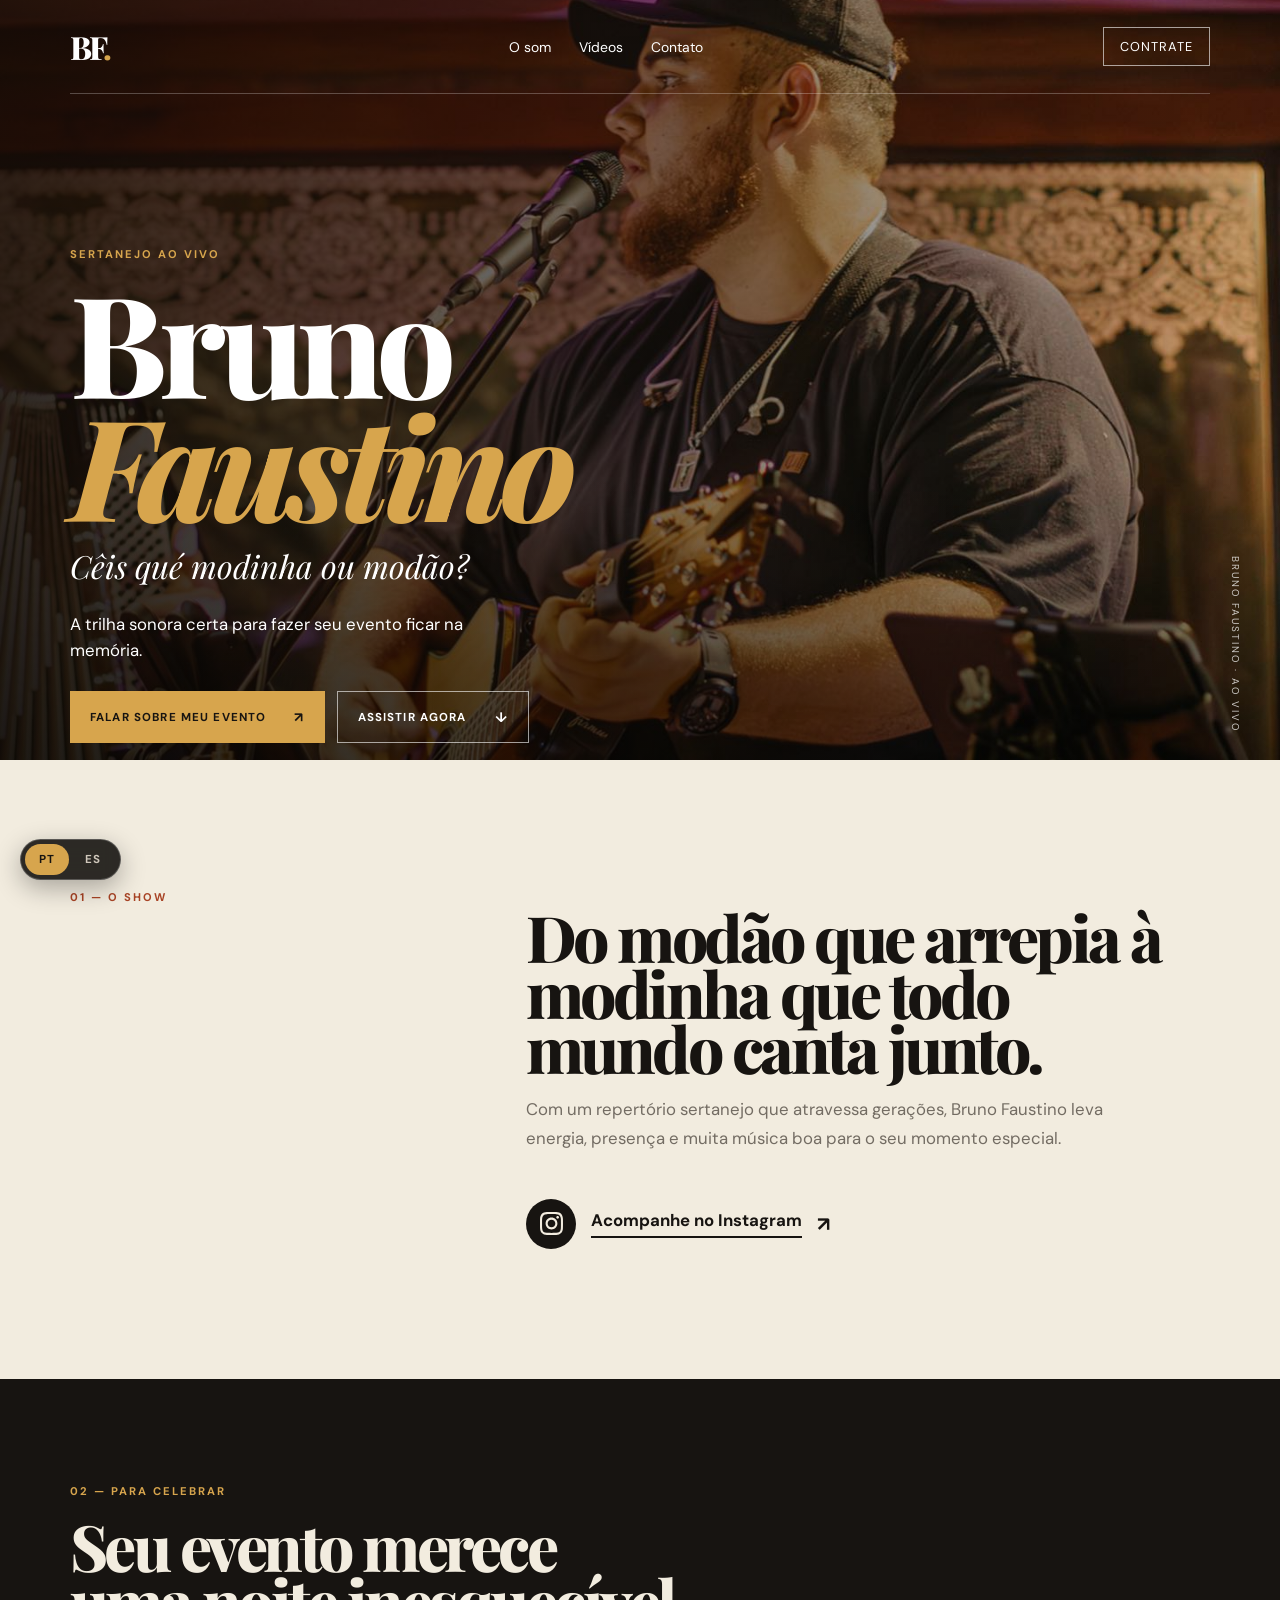
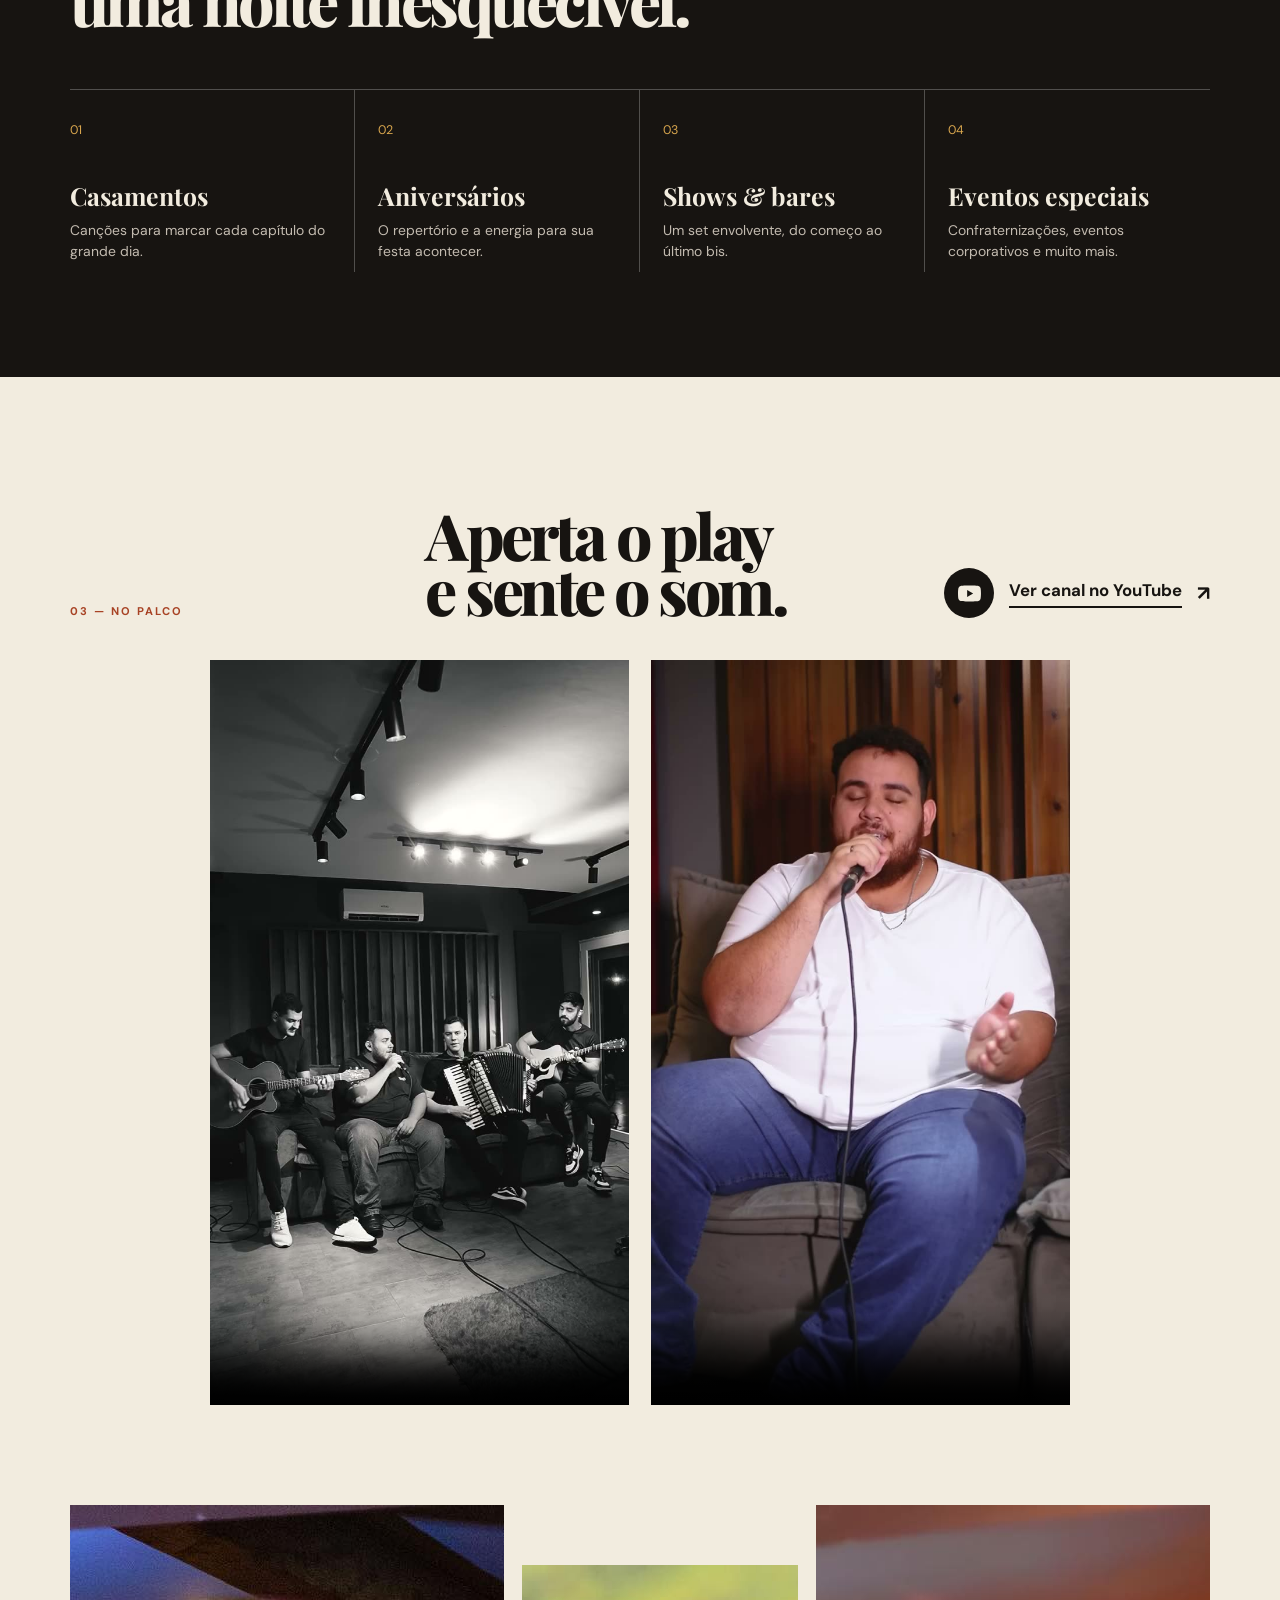
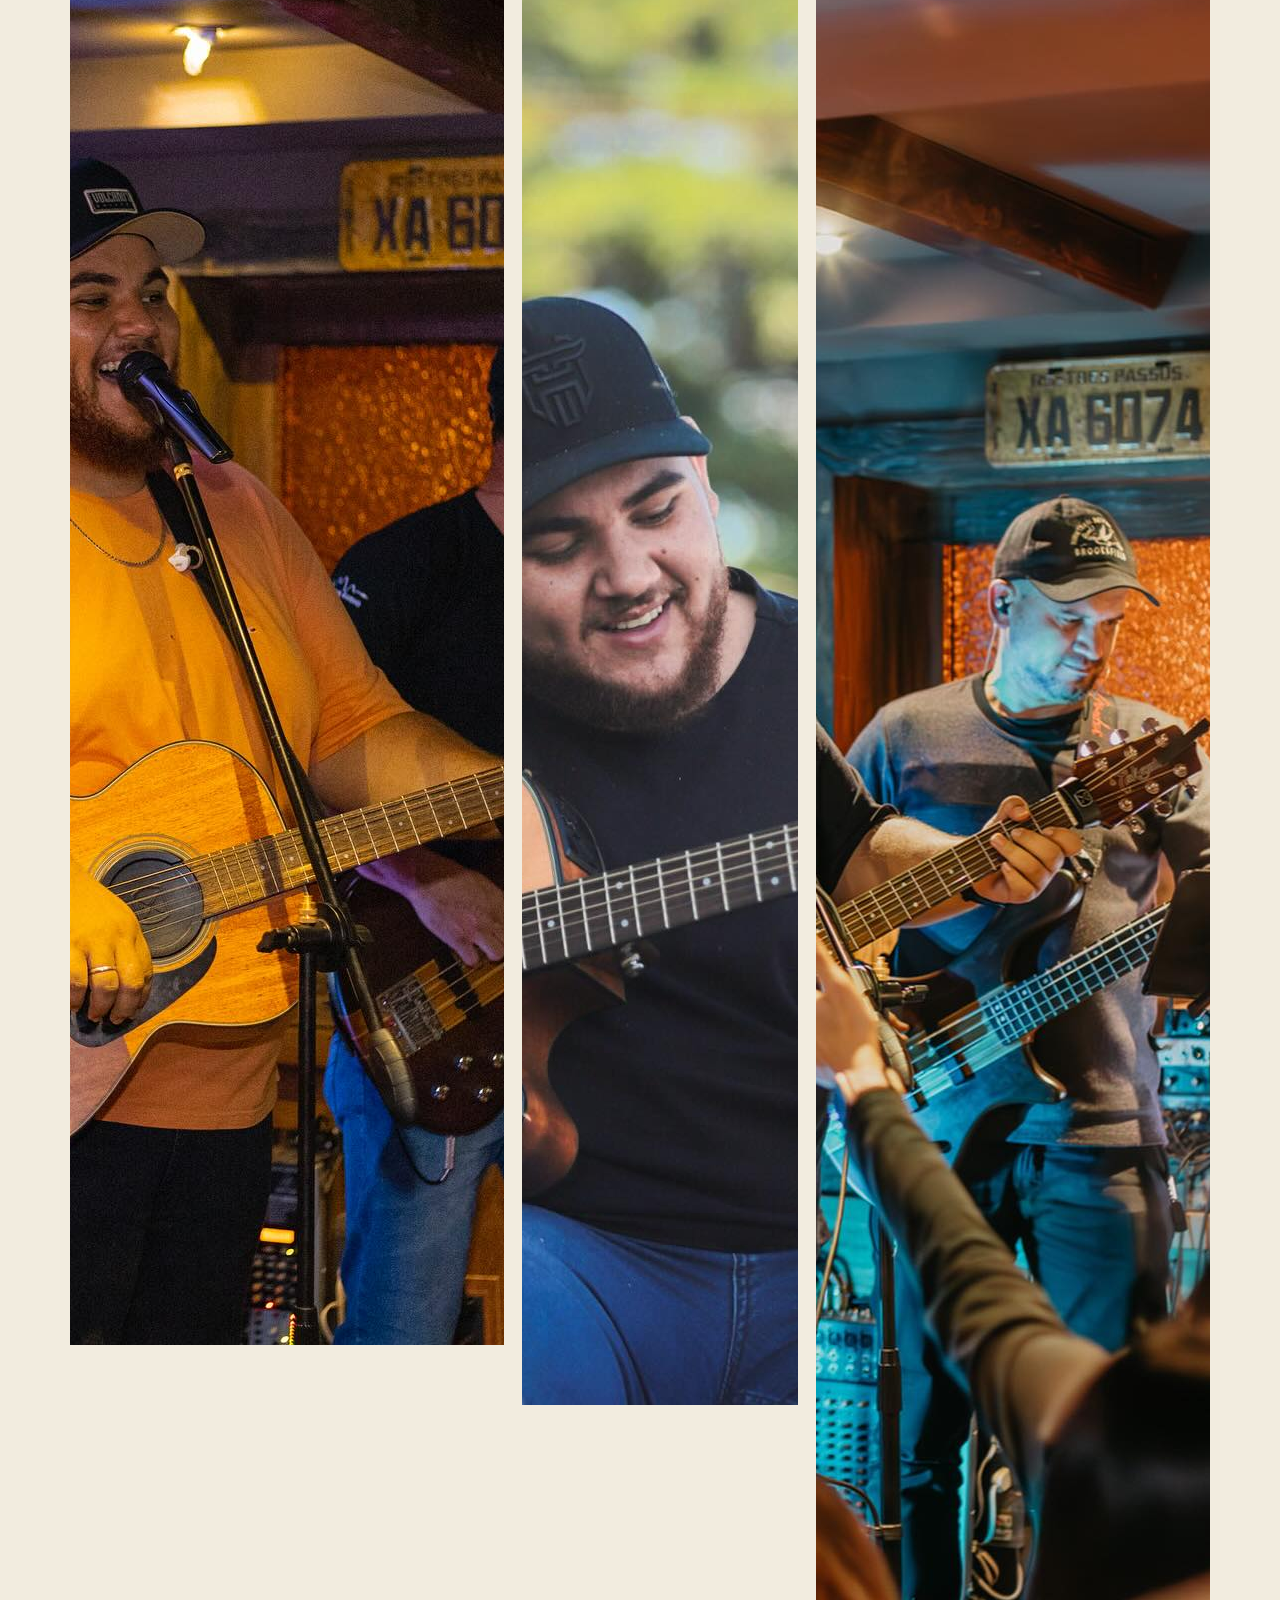
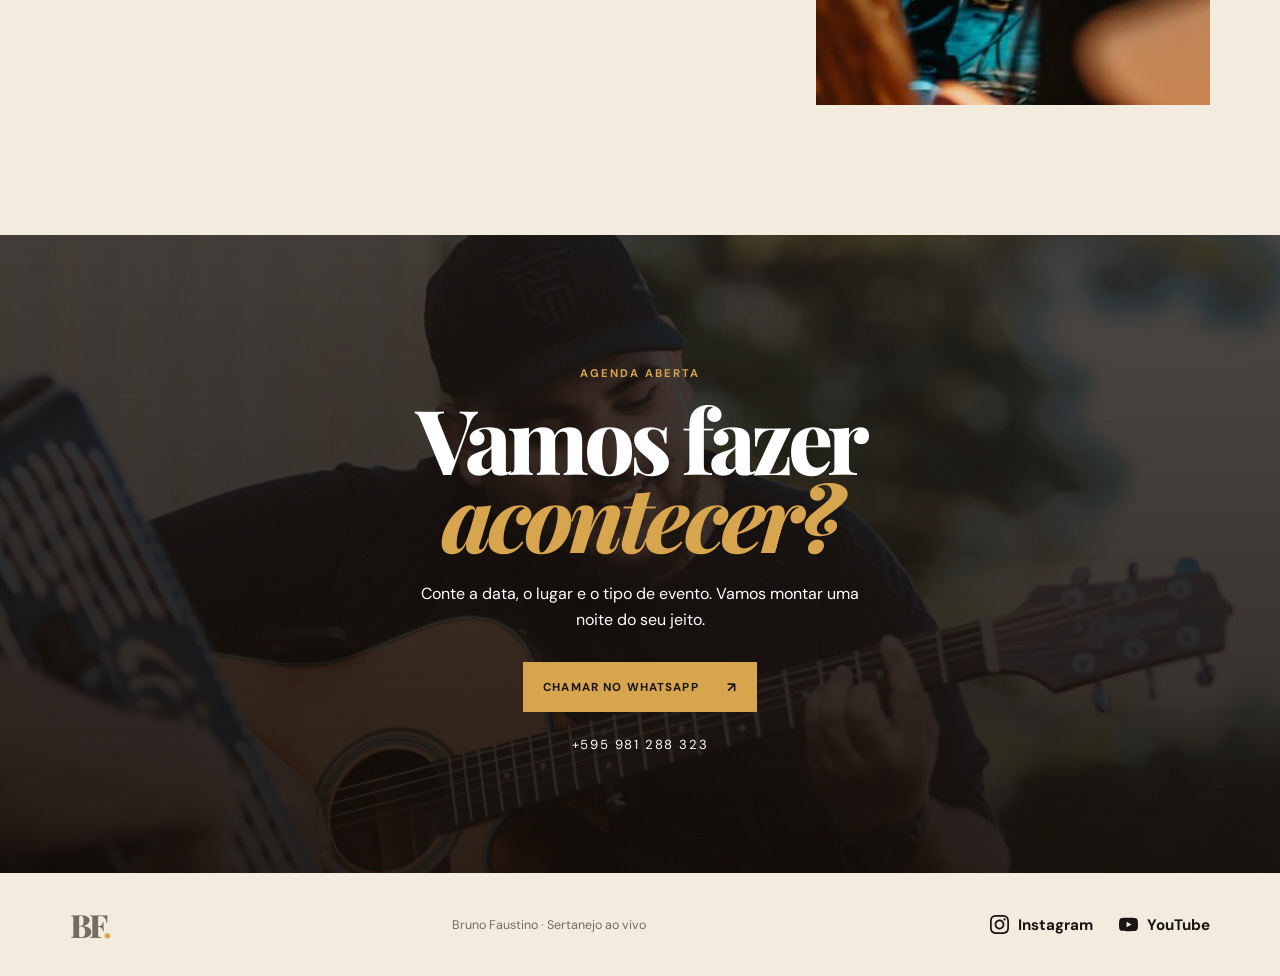
==== index.html @ 7e92ce49 "Site do Bruno Faustino: PT/ES, Open Graph e ajustes de layout - Textos extraídos para i18n.js com di" ====
<!doctype html>
<html lang="pt-BR">
  <head>
    <meta charset="UTF-8" />
    <meta name="viewport" content="width=device-width, initial-scale=1.0" />
    <meta name="description" content="Bruno Faustino — sertanejo para casamentos, aniversários, shows e todo tipo de evento." />
    <title>Bruno Faustino | Cêis qué modinha ou modão?</title>
    <link rel="preconnect" href="https://fonts.googleapis.com" />
    <link rel="preconnect" href="https://fonts.gstatic.com" crossorigin />
    <link href="https://fonts.googleapis.com/css2?family=DM+Sans:wght@400;500;600;700&family=Playfair+Display:ital,wght@0,700;0,800;1,700&display=swap" rel="stylesheet" />
    <link rel="stylesheet" href="styles.css" />

    <link rel="canonical" href="https://douglaslld11.github.io/bruno-faustino-site/" />
    <link rel="icon" href="favicon.svg" type="image/svg+xml" />
    <link rel="apple-touch-icon" href="assets/apple-touch-icon.png" />
    <meta name="theme-color" content="#171411" />

    <meta property="og:type" content="website" />
    <meta property="og:site_name" content="Bruno Faustino" />
    <meta property="og:locale" content="pt_BR" />
    <meta property="og:locale:alternate" content="es_PY" />
    <meta property="og:url" content="https://douglaslld11.github.io/bruno-faustino-site/" />
    <meta property="og:title" content="Bruno Faustino | Cêis qué modinha ou modão?" />
    <meta property="og:description" content="Bruno Faustino — sertanejo para casamentos, aniversários, shows e todo tipo de evento." />
    <meta property="og:image" content="https://douglaslld11.github.io/bruno-faustino-site/assets/og-image.jpg" />
    <meta property="og:image:width" content="1200" />
    <meta property="og:image:height" content="630" />
    <meta property="og:image:alt" content="Bruno Faustino cantando ao vivo" />

    <meta name="twitter:card" content="summary_large_image" />
    <meta name="twitter:title" content="Bruno Faustino | Cêis qué modinha ou modão?" />
    <meta name="twitter:description" content="Bruno Faustino — sertanejo para casamentos, aniversários, shows e todo tipo de evento." />
    <meta name="twitter:image" content="https://douglaslld11.github.io/bruno-faustino-site/assets/og-image.jpg" />
  </head>
  <body>
    <svg class="icon-sprite" aria-hidden="true" focusable="false"><defs>
      <symbol id="ico-ig" viewBox="0 0 24 24"><path d="M12 2.163c3.204 0 3.584.012 4.85.07 3.252.148 4.771 1.691 4.919 4.919.058 1.265.069 1.645.069 4.849 0 3.205-.012 3.584-.069 4.849-.149 3.225-1.664 4.771-4.919 4.919-1.266.058-1.644.07-4.85.07-3.204 0-3.584-.012-4.849-.07-3.26-.149-4.771-1.699-4.919-4.92-.058-1.265-.07-1.644-.07-4.849 0-3.204.013-3.583.07-4.849.149-3.227 1.664-4.771 4.919-4.919 1.266-.057 1.645-.069 4.849-.069zm0-2.163c-3.259 0-3.667.014-4.947.072-4.358.2-6.78 2.618-6.98 6.98-.059 1.281-.073 1.689-.073 4.948 0 3.259.014 3.668.072 4.948.2 4.358 2.618 6.78 6.98 6.98 1.281.058 1.689.072 4.948.072 3.259 0 3.668-.014 4.948-.072 4.354-.2 6.782-2.618 6.979-6.98.059-1.28.073-1.689.073-4.948 0-3.259-.014-3.667-.072-4.947-.196-4.354-2.617-6.78-6.979-6.98-1.281-.059-1.69-.073-4.949-.073zm0 5.838c-3.403 0-6.162 2.759-6.162 6.162s2.759 6.163 6.162 6.163 6.162-2.759 6.162-6.163c0-3.403-2.759-6.162-6.162-6.162zm0 10.162c-2.209 0-4-1.79-4-4 0-2.209 1.791-4 4-4s4 1.791 4 4c0 2.21-1.791 4-4 4zm6.406-11.845c-.796 0-1.441.645-1.441 1.44s.645 1.44 1.441 1.44c.795 0 1.439-.645 1.439-1.44s-.644-1.44-1.439-1.44z"/></symbol>
      <symbol id="ico-yt" viewBox="0 0 24 24"><path d="M23.498 6.186a3.016 3.016 0 0 0-2.122-2.136C19.505 3.545 12 3.545 12 3.545s-7.505 0-9.377.505A3.017 3.017 0 0 0 .502 6.186C0 8.07 0 12 0 12s0 3.93.502 5.814a3.016 3.016 0 0 0 2.122 2.136c1.871.505 9.376.505 9.376.505s7.505 0 9.377-.505a3.015 3.015 0 0 0 2.122-2.136C24 15.93 24 12 24 12s0-3.93-.502-5.814zM9.545 15.568V8.432L15.818 12l-6.273 3.568z"/></symbol>
    </defs></svg>
    <header class="hero" id="inicio">
      <nav class="nav wrap" aria-label="Navegação principal" data-i18n-aria-label="nav.aria">
        <a class="brand" href="#inicio">BF<span>.</span></a>
        <div class="nav-links">
          <a href="#sobre" data-i18n="nav.sobre">O som</a>
          <a href="#videos" data-i18n="nav.videos">Vídeos</a>
          <a href="#contato" data-i18n="nav.contato">Contato</a>
        </div>
        <a class="nav-cta" href="https://wa.me/595981288323?text=Ol%C3%A1%2C%20Bruno%21%20Gostaria%20de%20falar%20sobre%20um%20evento." target="_blank" rel="noreferrer" data-i18n="nav.cta" data-i18n-href="wa.evento">Contrate</a>
      </nav>
      <div class="hero-content wrap">
        <p class="eyebrow" data-i18n="hero.eyebrow">Sertanejo ao vivo</p>
        <h1>Bruno<br /><em>Faustino</em></h1>
        <p class="tagline" data-i18n="hero.tagline">Cêis qué modinha ou modão?</p>
        <p class="intro" data-i18n="hero.intro">A trilha sonora certa para fazer seu evento ficar na memória.</p>
        <div class="hero-actions">
          <a class="button button-primary" href="https://wa.me/595981288323?text=Ol%C3%A1%2C%20Bruno%21%20Gostaria%20de%20falar%20sobre%20um%20evento." target="_blank" rel="noreferrer" data-i18n-href="wa.evento"><span data-i18n="hero.cta1">Falar sobre meu evento</span> <span class="arw">↗</span></a>
          <a class="button button-ghost" href="#videos"><span data-i18n="hero.cta2">Assistir agora</span> <span class="arw">↓</span></a>
        </div>
      </div>
      <div class="hero-credit" data-i18n="hero.credit">BRUNO FAUSTINO · AO VIVO</div>
    </header>

    <main>
      <section class="about wrap" id="sobre">
        <div class="section-label" data-i18n="about.label">01 — O show</div>
        <div class="about-copy">
          <h2 data-i18n="about.h2">Do modão que arrepia à modinha que todo mundo canta junto.</h2>
          <p data-i18n="about.p">Com um repertório sertanejo que atravessa gerações, Bruno Faustino leva energia, presença e muita música boa para o seu momento especial.</p>
          <a class="social-link" href="https://www.instagram.com/brunoofaustinoo/" target="_blank" rel="noreferrer">
            <span class="social-icon"><svg><use href="#ico-ig"></use></svg></span>
            <span class="social-label" data-i18n="about.link">Acompanhe no Instagram</span>
            <span class="arw">↗</span>
          </a>
        </div>
      </section>

      <section class="events">
        <div class="wrap">
          <div class="section-label light" data-i18n="events.label">02 — Para celebrar</div>
          <h2 data-i18n="events.h2">Seu evento merece<br />uma noite inesquecível.</h2>
          <div class="event-grid">
            <article><span>01</span><h3 data-i18n="events.1.h">Casamentos</h3><p data-i18n="events.1.p">Canções para marcar cada capítulo do grande dia.</p></article>
            <article><span>02</span><h3 data-i18n="events.2.h">Aniversários</h3><p data-i18n="events.2.p">O repertório e a energia para sua festa acontecer.</p></article>
            <article><span>03</span><h3 data-i18n="events.3.h">Shows &amp; bares</h3><p data-i18n="events.3.p">Um set envolvente, do começo ao último bis.</p></article>
            <article><span>04</span><h3 data-i18n="events.4.h">Eventos especiais</h3><p data-i18n="events.4.p">Confraternizações, eventos corporativos e muito mais.</p></article>
          </div>
        </div>
      </section>

      <section class="videos wrap" id="videos">
        <div class="section-heading">
          <div class="section-label" data-i18n="videos.label">03 — No palco</div>
          <h2 data-i18n="videos.h2">Aperta o play<br />e sente o som.</h2>
          <a class="social-link" href="https://youtube.com/@oficialbrunofaustino" target="_blank" rel="noreferrer">
            <span class="social-icon"><svg><use href="#ico-yt"></use></svg></span>
            <span class="social-label" data-i18n="videos.link">Ver canal no YouTube</span>
            <span class="arw">↗</span>
          </a>
        </div>
        <div class="video-grid">
          <video controls preload="metadata" poster="assets/poster-01.jpg"><source src="assets/apresentacao-01.mp4" type="video/mp4" /><span data-i18n="videos.fallback">Seu navegador não suporta vídeo.</span></video>
          <video controls preload="metadata" poster="assets/poster-02.jpg"><source src="assets/apresentacao-02.mp4" type="video/mp4" /><span data-i18n="videos.fallback">Seu navegador não suporta vídeo.</span></video>
        </div>
      </section>

      <section class="gallery wrap" aria-label="Galeria de fotos" data-i18n-aria-label="gallery.aria">
        <img src="assets/bruno-02.jpg" width="1440" height="1440" alt="Bruno Faustino em apresentação" data-i18n-alt="gallery.alt1" loading="lazy" />
        <img src="assets/bruno-03.jpg" width="1440" height="1440" alt="Bruno Faustino no palco" data-i18n-alt="gallery.alt2" loading="lazy" />
        <img src="assets/bruno-01.jpg" width="1440" height="1800" alt="Bruno Faustino cantando sertanejo" data-i18n-alt="gallery.alt3" loading="lazy" />
      </section>

      <section class="contact" id="contato">
        <div class="wrap contact-inner">
          <p class="eyebrow" data-i18n="contact.eyebrow">Agenda aberta</p>
          <h2 data-i18n="contact.h2">Vamos fazer<br /><em>acontecer?</em></h2>
          <p data-i18n="contact.p">Conte a data, o lugar e o tipo de evento. Vamos montar uma noite do seu jeito.</p>
          <a class="button button-primary" href="https://wa.me/595981288323?text=Ol%C3%A1%2C%20Bruno%21%20Quero%20consultar%20a%20agenda%20para%20um%20evento." target="_blank" rel="noreferrer" data-i18n-href="wa.agenda"><span data-i18n="contact.cta">Chamar no WhatsApp</span> <span class="arw">↗</span></a>
          <p class="phone">+595 981 288 323</p>
        </div>
      </section>
    </main>

    <footer class="footer wrap">
      <a class="brand" href="#inicio">BF<span>.</span></a>
      <p data-i18n="footer.p">Bruno Faustino · Sertanejo ao vivo</p>
      <div class="footer-social">
        <a href="https://www.instagram.com/brunoofaustinoo/" target="_blank" rel="noreferrer"><svg><use href="#ico-ig"></use></svg><span>Instagram</span></a>
        <a href="https://youtube.com/@oficialbrunofaustino" target="_blank" rel="noreferrer"><svg><use href="#ico-yt"></use></svg><span>YouTube</span></a>
      </div>
    </footer>

    <div class="lang-switch" role="group" aria-label="Idioma / Idioma">
      <button type="button" data-lang="pt" aria-pressed="true">PT</button>
      <button type="button" data-lang="es" aria-pressed="false">ES</button>
    </div>

    <script src="i18n.js"></script>
  </body>
</html>
---- styles.css ----
:root { --ink:#171411; --paper:#f2ecdf; --gold:#d7a54d; --rust:#a84325; --muted:#736c63; }
* { box-sizing:border-box; }
html { scroll-behavior:smooth; }
body { margin:0; color:var(--ink); background:var(--paper); font-family:"DM Sans", sans-serif; }
a { color:inherit; text-decoration:none; }
.wrap { width:min(1140px, calc(100% - 48px)); margin:auto; }
.hero { min-height:760px; color:#fff; position:relative; isolation:isolate; background:linear-gradient(90deg,rgba(16,10,6,.86) 0%,rgba(16,10,6,.54) 45%,rgba(16,10,6,.12)),url("assets/bruno-hero.jpg") center 38% / cover; }
.hero::after { content:""; position:absolute; inset:0; z-index:-1; background:linear-gradient(0deg,rgba(0,0,0,.38),transparent 38%); }
.nav { height:94px; display:flex; align-items:center; justify-content:space-between; border-bottom:1px solid rgba(255,255,255,.25); }
.brand { font-size:2rem; font-family:"Playfair Display",serif; font-weight:800; letter-spacing:-.1em; }.brand span { color:var(--gold); }
.nav-links { display:flex; gap:28px; font-size:.87rem; }.nav-links a:hover { color:var(--gold); }.nav-cta { border:1px solid rgba(255,255,255,.6); padding:10px 16px; font-size:.8rem; text-transform:uppercase; letter-spacing:.08em; }
.hero-content { padding-top:142px; }.eyebrow,.section-label { text-transform:uppercase; letter-spacing:.18em; font-size:.7rem; font-weight:700; }.eyebrow { color:var(--gold); }.hero h1,.about h2,.events h2,.videos h2,.contact h2 { font-family:"Playfair Display",serif; font-weight:800; letter-spacing:-.055em; line-height:.87; margin:19px 0; }.hero h1 { font-size:clamp(4.5rem,11vw,8.8rem); }.hero em,.contact em { color:var(--gold); }.tagline { margin:0; font-family:"Playfair Display",serif; font-style:italic; font-size:clamp(1.3rem,2.5vw,2rem); }.intro { width:min(440px,100%); line-height:1.55; font-size:1.05rem; margin:24px 0 28px; }.hero-actions { display:flex; gap:12px; flex-wrap:wrap; }.button { display:inline-flex; align-items:center; gap:28px; padding:16px 20px; text-transform:uppercase; letter-spacing:.1em; font-size:.72rem; font-weight:700; transition:transform .2s; }.button:hover { transform:translateY(-2px); }.button .arw,.social-link .arw { font-size:1.2em; }.button-primary { background:var(--gold); color:var(--ink); }.button-ghost { border:1px solid rgba(255,255,255,.6); }.hero-credit { position:absolute; bottom:28px; right:3%; writing-mode:vertical-rl; font-size:.62rem; letter-spacing:.2em; opacity:.76; }
.about { padding:130px 0; display:grid; grid-template-columns:1fr 2fr; gap:10%; }.section-label { color:var(--rust); }.about-copy h2,.events h2,.videos h2,.contact h2 { font-size:clamp(2.5rem,5vw,4.5rem); }.about-copy p { max-width:590px; line-height:1.75; color:var(--muted); font-size:1.05rem; }.icon-sprite { position:absolute; width:0; height:0; overflow:hidden; }.social-link { display:inline-flex; align-items:center; gap:15px; margin-top:28px; font-weight:700; font-size:1.05rem; }.social-icon { flex:none; display:grid; place-items:center; width:50px; height:50px; border-radius:50%; background:var(--ink); color:var(--paper); transition:background .2s,color .2s,transform .2s; }.social-icon svg { width:23px; height:23px; fill:currentColor; display:block; }.social-label { border-bottom:2px solid currentColor; padding-bottom:5px; }.social-link:hover .social-icon { background:var(--gold); color:var(--ink); transform:translateY(-3px); }.social-link:focus-visible { outline:2px solid var(--rust); outline-offset:6px; }
.events { background:var(--ink); color:var(--paper); padding:105px 0; }.light { color:var(--gold); }.events h2 { margin:20px 0 60px; }.event-grid { display:grid; grid-template-columns:repeat(4,1fr); border-top:1px solid rgba(255,255,255,.25); }.event-grid article { padding:28px 23px 10px 0; border-right:1px solid rgba(255,255,255,.25); min-height:180px; }.event-grid article+article { padding-left:23px; }.event-grid article:last-child { border:0; }.event-grid span { color:var(--gold); font-size:.78rem; }.event-grid h3 { font-family:"Playfair Display",serif; font-size:1.55rem; margin:40px 0 8px; }.event-grid p { font-size:.87rem; line-height:1.5; color:#c3bbb0; margin:0; }
.videos { padding:130px 0 64px; }.section-heading { display:grid; grid-template-columns:1fr 1.3fr 1fr; align-items:end; gap:25px; margin-bottom:42px; }.section-heading h2 { margin:0; }.section-heading .social-link { justify-self:end; }.video-grid { display:grid; grid-template-columns:1fr 1fr; gap:22px; max-width:860px; margin-inline:auto; }.video-grid video { width:100%; height:auto; aspect-ratio:9/16; background:#000; object-fit:cover; }
.gallery { display:grid; grid-template-columns:1.1fr .7fr 1fr; gap:18px; padding:36px 0 130px; align-items:start; }.gallery img { width:100%; display:block; object-fit:cover; }.gallery img:nth-child(1) { aspect-ratio:1; }.gallery img:nth-child(2) { aspect-ratio:.8; margin-top:60px; }.gallery img:nth-child(3) { aspect-ratio:.8; }
.contact { text-align:center; color:#fff; padding:120px 0; background:linear-gradient(rgba(18,12,7,.75),rgba(18,12,7,.88)),url("assets/bruno-03.jpg") center / cover; }.contact h2 { font-size:clamp(3.3rem,7vw,6rem); }.contact-inner > p:not(.eyebrow):not(.phone) { max-width:455px; margin:26px auto 30px; line-height:1.6; }.phone { font-size:.82rem; letter-spacing:.12em; margin:24px 0 0; }.footer { padding:30px 0; display:flex; align-items:center; justify-content:space-between; font-size:.78rem; color:var(--muted); }.footer-social { display:flex; gap:26px; }.footer-social a { display:inline-flex; align-items:center; gap:9px; font-size:.95rem; font-weight:700; color:var(--ink); }.footer-social svg { width:19px; height:19px; fill:currentColor; display:block; }.footer-social a:hover { color:var(--rust); }.footer a:hover { color:var(--rust); }
@media (max-width:720px) { .wrap { width:min(100% - 32px,1140px); }.hero { min-height:700px; background-position:58% center; }.nav { height:78px; }.nav-links { display:none; }.nav-cta { padding:9px 12px; }.hero-content { padding-top:130px; }.hero h1 { font-size:5rem; }.about { grid-template-columns:1fr; padding:80px 0; gap:24px; }.events { padding:76px 0; }.event-grid { grid-template-columns:1fr 1fr; }.event-grid article:nth-child(2) { border-right:0; }.event-grid article:nth-child(n+3) { border-top:1px solid rgba(255,255,255,.25); }.video-grid,.section-heading { grid-template-columns:1fr; }.section-heading .social-link { justify-self:start; }.videos { padding:80px 0 30px; }.video-grid { max-width:420px; }.gallery { grid-template-columns:1fr 1fr; gap:10px; padding:28px 0 80px; }.gallery img:nth-child(2) { margin-top:35px; }.gallery img:nth-child(3) { grid-column:1 / -1; aspect-ratio:1.4; }.contact { padding:90px 0; }.footer { flex-wrap:wrap; gap:18px; }.footer p { order:3; width:100%; margin:0; } }
.lang-switch { position:fixed; left:20px; bottom:20px; z-index:60; display:flex; gap:2px; padding:4px; border-radius:999px; background:rgba(23,20,17,.9); border:1px solid rgba(255,255,255,.22); box-shadow:0 8px 26px rgba(0,0,0,.3); backdrop-filter:blur(8px); -webkit-backdrop-filter:blur(8px); }.lang-switch button { appearance:none; -webkit-appearance:none; border:0; background:transparent; color:#cfc7bb; font-family:inherit; font-size:.72rem; font-weight:700; letter-spacing:.1em; padding:8px 14px; border-radius:999px; cursor:pointer; transition:background .2s,color .2s; }.lang-switch button:hover { color:#fff; }.lang-switch button[aria-pressed="true"] { background:var(--gold); color:var(--ink); }.lang-switch button:focus-visible { outline:2px solid var(--gold); outline-offset:2px; }
@media (max-width:720px) { .lang-switch { left:14px; bottom:14px; padding:3px; }.lang-switch button { padding:7px 12px; font-size:.68rem; } }
@media (prefers-reduced-motion:reduce) { html { scroll-behavior:auto; }.button,.lang-switch button { transition:none; } }
@media (min-width:721px) and (max-width:1000px) { .event-grid { grid-template-columns:1fr 1fr; }.event-grid article:nth-child(2) { border-right:0; }.event-grid article:nth-child(n+3) { border-top:1px solid rgba(255,255,255,.25); }.section-heading { grid-template-columns:1fr; }.section-heading .social-link { justify-self:start; } }
@media (max-width:1000px) { .event-grid article:nth-child(odd) { padding-left:0; } }
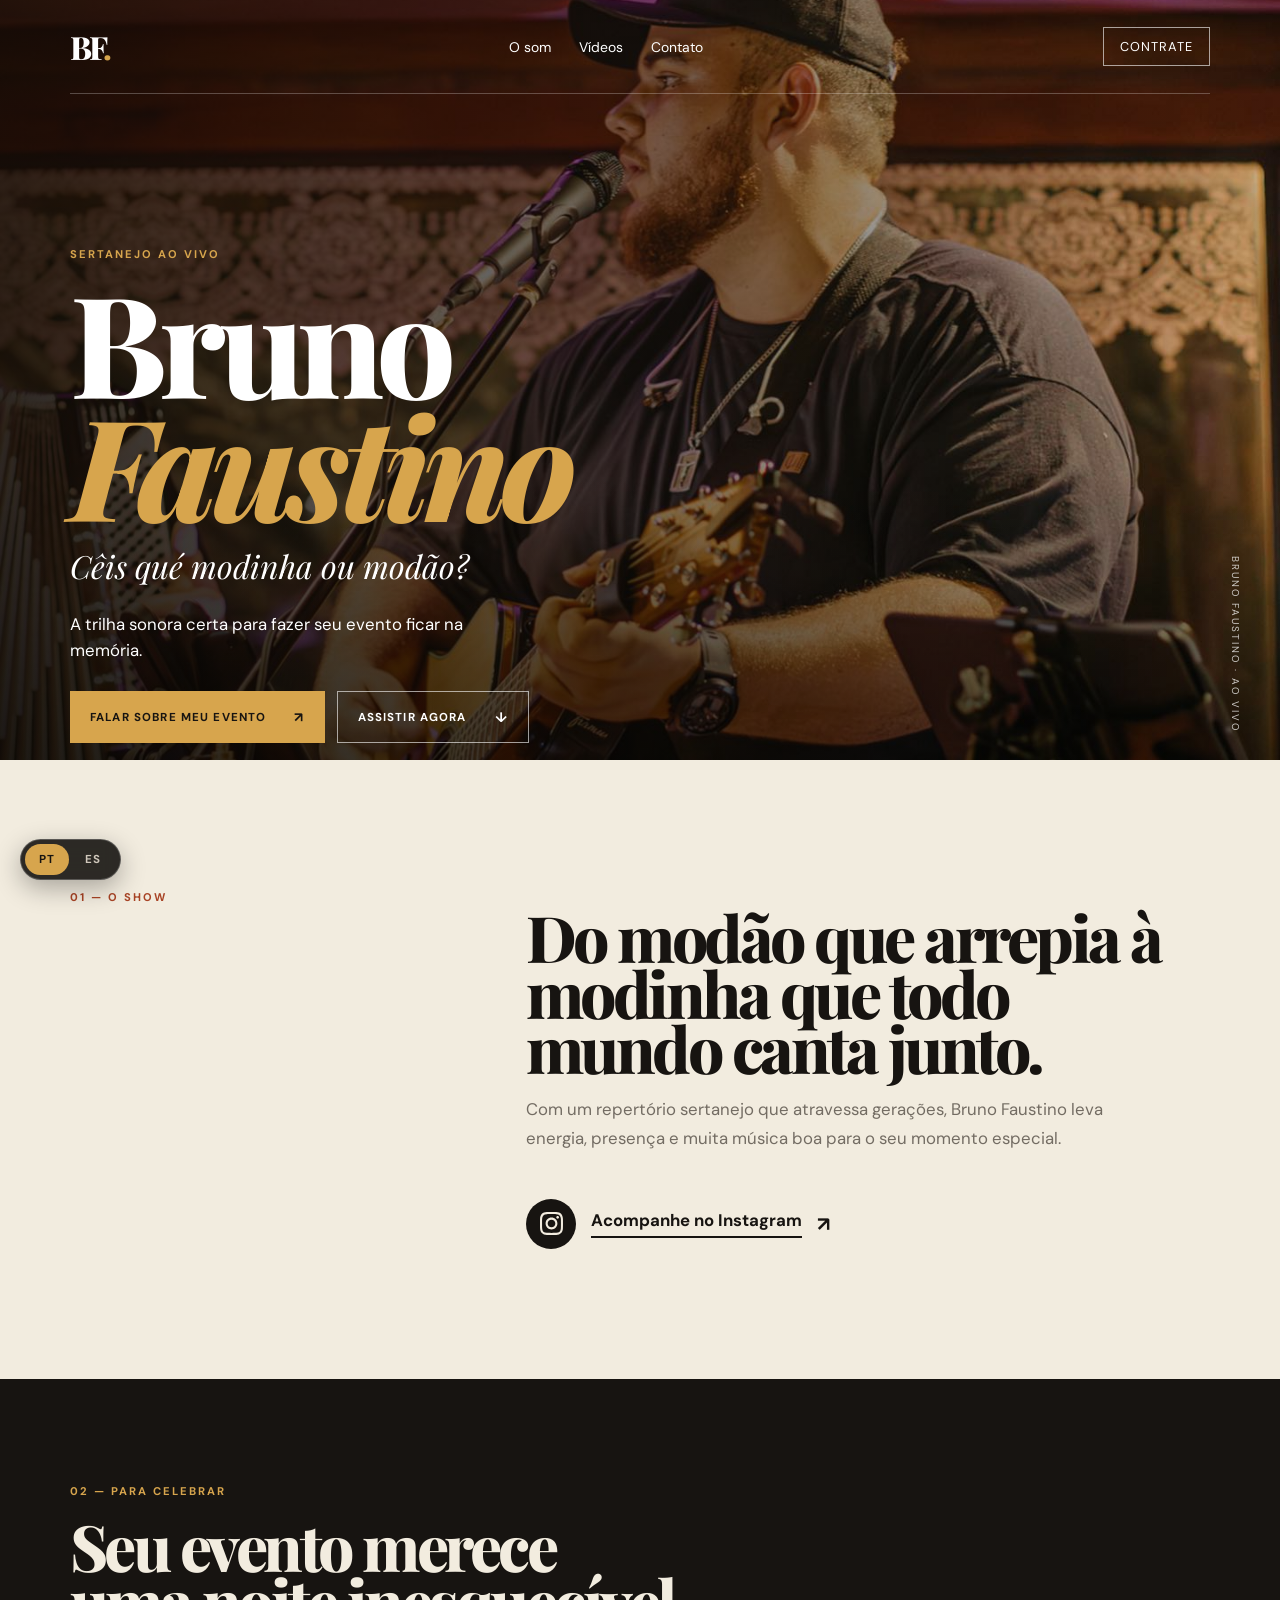
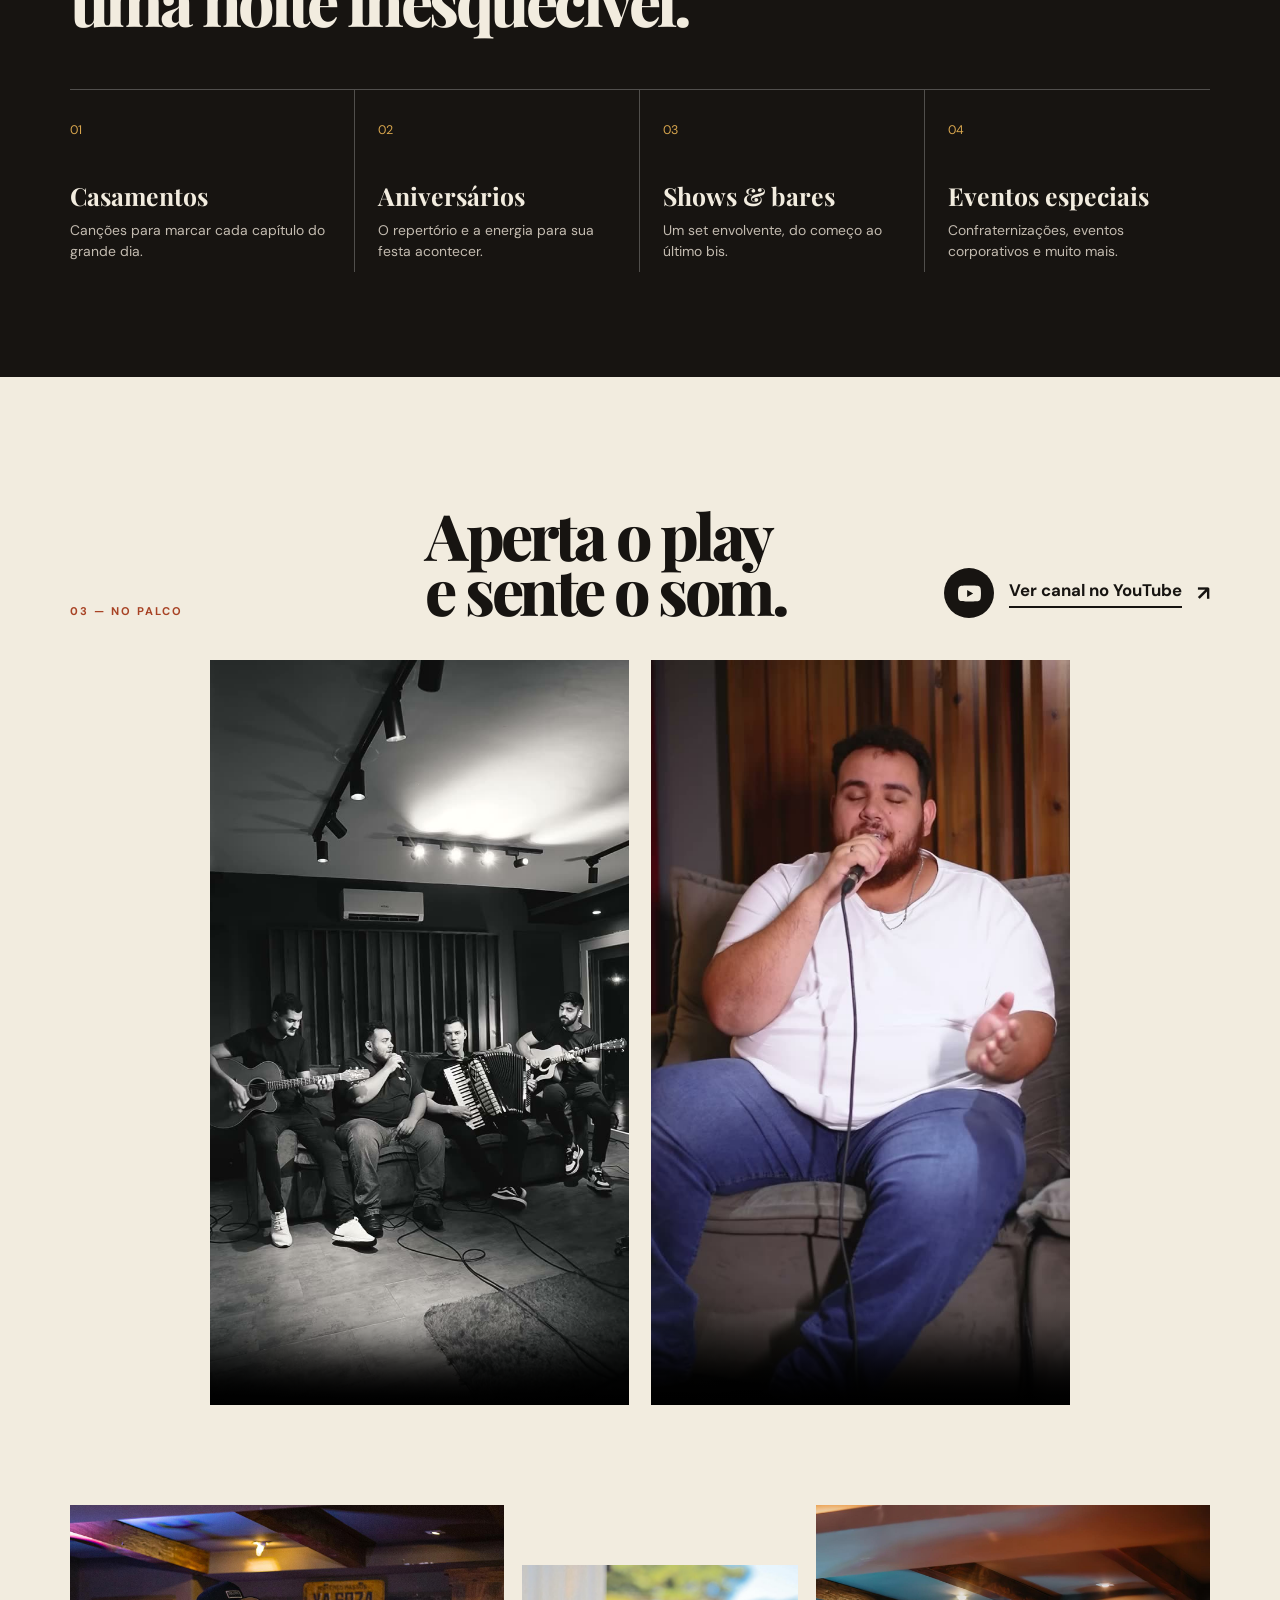
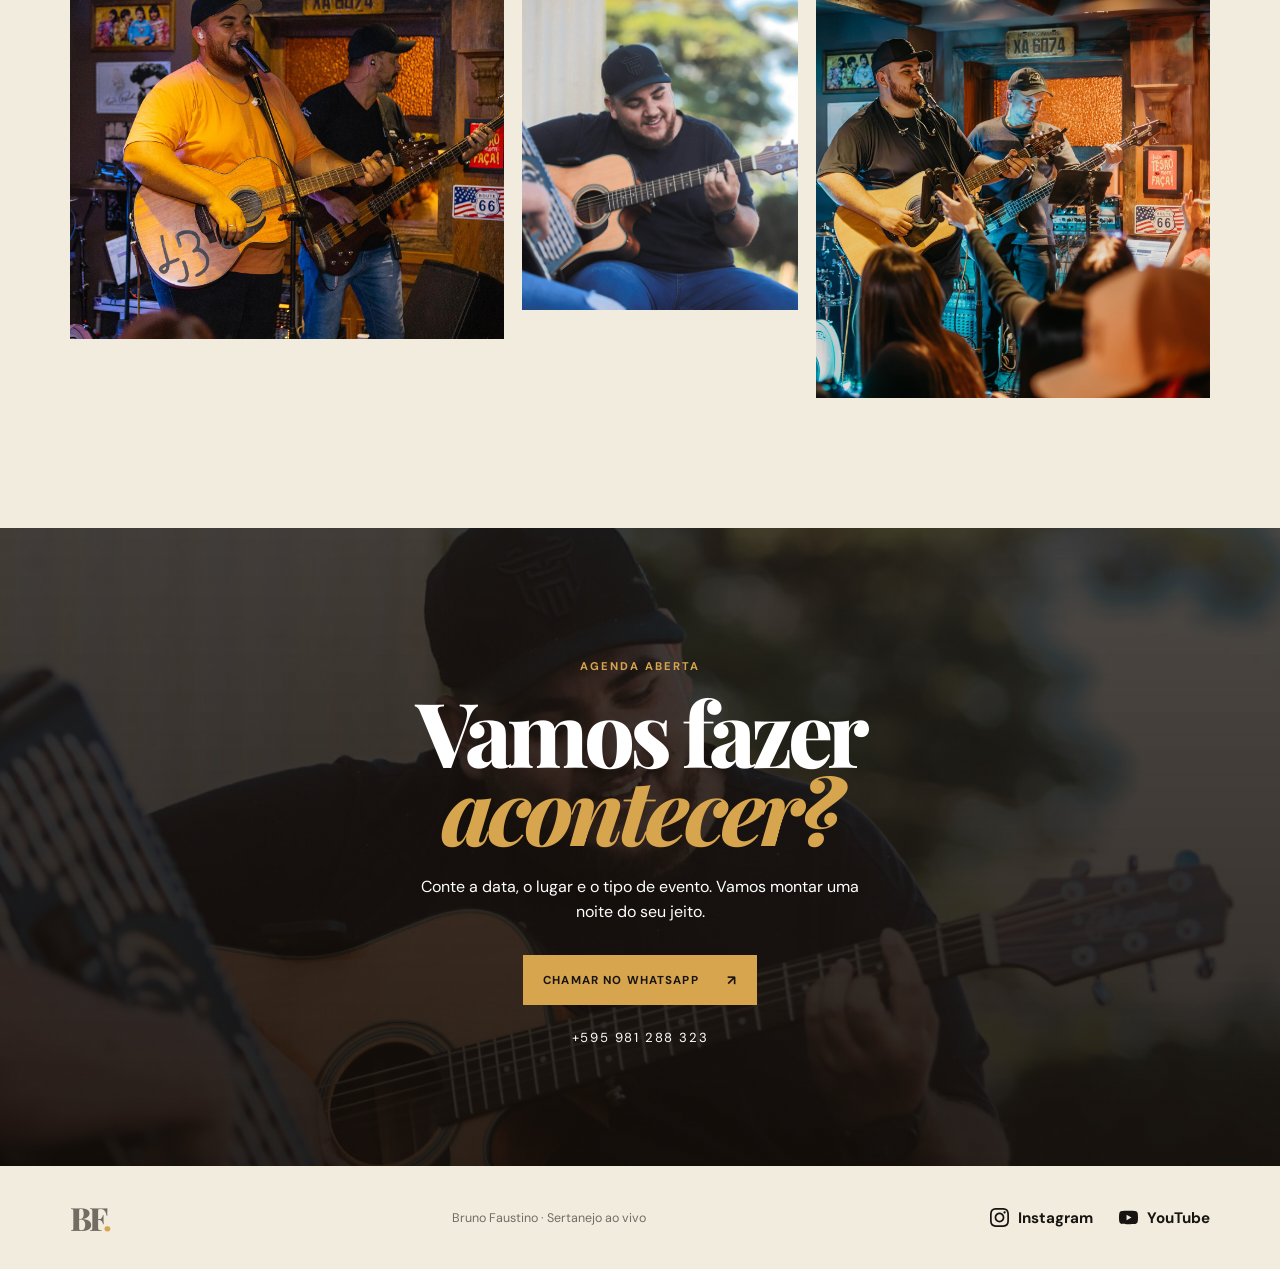
==== commit 32b8014f: "Move o site para brunofaustino.netlify.app URL nova, sem o nome de usuário do GitHub, para a bio do " ====
--- a/index.html
+++ b/index.html
@@ -10,7 +10,7 @@
     <link href="https://fonts.googleapis.com/css2?family=DM+Sans:wght@400;500;600;700&family=Playfair+Display:ital,wght@0,700;0,800;1,700&display=swap" rel="stylesheet" />
     <link rel="stylesheet" href="styles.css" />
 
-    <link rel="canonical" href="https://douglaslld11.github.io/bruno-faustino-site/" />
+    <link rel="canonical" href="https://brunofaustino.netlify.app/" />
     <link rel="icon" href="favicon.svg" type="image/svg+xml" />
     <link rel="apple-touch-icon" href="assets/apple-touch-icon.png" />
     <meta name="theme-color" content="#171411" />
@@ -19,10 +19,10 @@
     <meta property="og:site_name" content="Bruno Faustino" />
     <meta property="og:locale" content="pt_BR" />
     <meta property="og:locale:alternate" content="es_PY" />
-    <meta property="og:url" content="https://douglaslld11.github.io/bruno-faustino-site/" />
+    <meta property="og:url" content="https://brunofaustino.netlify.app/" />
     <meta property="og:title" content="Bruno Faustino | Cêis qué modinha ou modão?" />
     <meta property="og:description" content="Bruno Faustino — sertanejo para casamentos, aniversários, shows e todo tipo de evento." />
-    <meta property="og:image" content="https://douglaslld11.github.io/bruno-faustino-site/assets/og-image.jpg" />
+    <meta property="og:image" content="https://brunofaustino.netlify.app/assets/og-image.jpg" />
     <meta property="og:image:width" content="1200" />
     <meta property="og:image:height" content="630" />
     <meta property="og:image:alt" content="Bruno Faustino cantando ao vivo" />
@@ -30,7 +30,7 @@
     <meta name="twitter:card" content="summary_large_image" />
     <meta name="twitter:title" content="Bruno Faustino | Cêis qué modinha ou modão?" />
     <meta name="twitter:description" content="Bruno Faustino — sertanejo para casamentos, aniversários, shows e todo tipo de evento." />
-    <meta name="twitter:image" content="https://douglaslld11.github.io/bruno-faustino-site/assets/og-image.jpg" />
+    <meta name="twitter:image" content="https://brunofaustino.netlify.app/assets/og-image.jpg" />
   </head>
   <body>
     <svg class="icon-sprite" aria-hidden="true" focusable="false"><defs>
--- a/styles.css
+++ b/styles.css
@@ -13,7 +13,7 @@
 .about { padding:130px 0; display:grid; grid-template-columns:1fr 2fr; gap:10%; }.section-label { color:var(--rust); }.about-copy h2,.events h2,.videos h2,.contact h2 { font-size:clamp(2.5rem,5vw,4.5rem); }.about-copy p { max-width:590px; line-height:1.75; color:var(--muted); font-size:1.05rem; }.icon-sprite { position:absolute; width:0; height:0; overflow:hidden; }.social-link { display:inline-flex; align-items:center; gap:15px; margin-top:28px; font-weight:700; font-size:1.05rem; }.social-icon { flex:none; display:grid; place-items:center; width:50px; height:50px; border-radius:50%; background:var(--ink); color:var(--paper); transition:background .2s,color .2s,transform .2s; }.social-icon svg { width:23px; height:23px; fill:currentColor; display:block; }.social-label { border-bottom:2px solid currentColor; padding-bottom:5px; }.social-link:hover .social-icon { background:var(--gold); color:var(--ink); transform:translateY(-3px); }.social-link:focus-visible { outline:2px solid var(--rust); outline-offset:6px; }
 .events { background:var(--ink); color:var(--paper); padding:105px 0; }.light { color:var(--gold); }.events h2 { margin:20px 0 60px; }.event-grid { display:grid; grid-template-columns:repeat(4,1fr); border-top:1px solid rgba(255,255,255,.25); }.event-grid article { padding:28px 23px 10px 0; border-right:1px solid rgba(255,255,255,.25); min-height:180px; }.event-grid article+article { padding-left:23px; }.event-grid article:last-child { border:0; }.event-grid span { color:var(--gold); font-size:.78rem; }.event-grid h3 { font-family:"Playfair Display",serif; font-size:1.55rem; margin:40px 0 8px; }.event-grid p { font-size:.87rem; line-height:1.5; color:#c3bbb0; margin:0; }
 .videos { padding:130px 0 64px; }.section-heading { display:grid; grid-template-columns:1fr 1.3fr 1fr; align-items:end; gap:25px; margin-bottom:42px; }.section-heading h2 { margin:0; }.section-heading .social-link { justify-self:end; }.video-grid { display:grid; grid-template-columns:1fr 1fr; gap:22px; max-width:860px; margin-inline:auto; }.video-grid video { width:100%; height:auto; aspect-ratio:9/16; background:#000; object-fit:cover; }
-.gallery { display:grid; grid-template-columns:1.1fr .7fr 1fr; gap:18px; padding:36px 0 130px; align-items:start; }.gallery img { width:100%; display:block; object-fit:cover; }.gallery img:nth-child(1) { aspect-ratio:1; }.gallery img:nth-child(2) { aspect-ratio:.8; margin-top:60px; }.gallery img:nth-child(3) { aspect-ratio:.8; }
+.gallery { display:grid; grid-template-columns:1.1fr .7fr 1fr; gap:18px; padding:36px 0 130px; align-items:start; }.gallery img { width:100%; height:auto; display:block; object-fit:cover; }.gallery img:nth-child(1) { aspect-ratio:1; }.gallery img:nth-child(2) { aspect-ratio:.8; margin-top:60px; }.gallery img:nth-child(3) { aspect-ratio:.8; }
 .contact { text-align:center; color:#fff; padding:120px 0; background:linear-gradient(rgba(18,12,7,.75),rgba(18,12,7,.88)),url("assets/bruno-03.jpg") center / cover; }.contact h2 { font-size:clamp(3.3rem,7vw,6rem); }.contact-inner > p:not(.eyebrow):not(.phone) { max-width:455px; margin:26px auto 30px; line-height:1.6; }.phone { font-size:.82rem; letter-spacing:.12em; margin:24px 0 0; }.footer { padding:30px 0; display:flex; align-items:center; justify-content:space-between; font-size:.78rem; color:var(--muted); }.footer-social { display:flex; gap:26px; }.footer-social a { display:inline-flex; align-items:center; gap:9px; font-size:.95rem; font-weight:700; color:var(--ink); }.footer-social svg { width:19px; height:19px; fill:currentColor; display:block; }.footer-social a:hover { color:var(--rust); }.footer a:hover { color:var(--rust); }
 @media (max-width:720px) { .wrap { width:min(100% - 32px,1140px); }.hero { min-height:700px; background-position:58% center; }.nav { height:78px; }.nav-links { display:none; }.nav-cta { padding:9px 12px; }.hero-content { padding-top:130px; }.hero h1 { font-size:5rem; }.about { grid-template-columns:1fr; padding:80px 0; gap:24px; }.events { padding:76px 0; }.event-grid { grid-template-columns:1fr 1fr; }.event-grid article:nth-child(2) { border-right:0; }.event-grid article:nth-child(n+3) { border-top:1px solid rgba(255,255,255,.25); }.video-grid,.section-heading { grid-template-columns:1fr; }.section-heading .social-link { justify-self:start; }.videos { padding:80px 0 30px; }.video-grid { max-width:420px; }.gallery { grid-template-columns:1fr 1fr; gap:10px; padding:28px 0 80px; }.gallery img:nth-child(2) { margin-top:35px; }.gallery img:nth-child(3) { grid-column:1 / -1; aspect-ratio:1.4; }.contact { padding:90px 0; }.footer { flex-wrap:wrap; gap:18px; }.footer p { order:3; width:100%; margin:0; } }
 .lang-switch { position:fixed; left:20px; bottom:20px; z-index:60; display:flex; gap:2px; padding:4px; border-radius:999px; background:rgba(23,20,17,.9); border:1px solid rgba(255,255,255,.22); box-shadow:0 8px 26px rgba(0,0,0,.3); backdrop-filter:blur(8px); -webkit-backdrop-filter:blur(8px); }.lang-switch button { appearance:none; -webkit-appearance:none; border:0; background:transparent; color:#cfc7bb; font-family:inherit; font-size:.72rem; font-weight:700; letter-spacing:.1em; padding:8px 14px; border-radius:999px; cursor:pointer; transition:background .2s,color .2s; }.lang-switch button:hover { color:#fff; }.lang-switch button[aria-pressed="true"] { background:var(--gold); color:var(--ink); }.lang-switch button:focus-visible { outline:2px solid var(--gold); outline-offset:2px; }
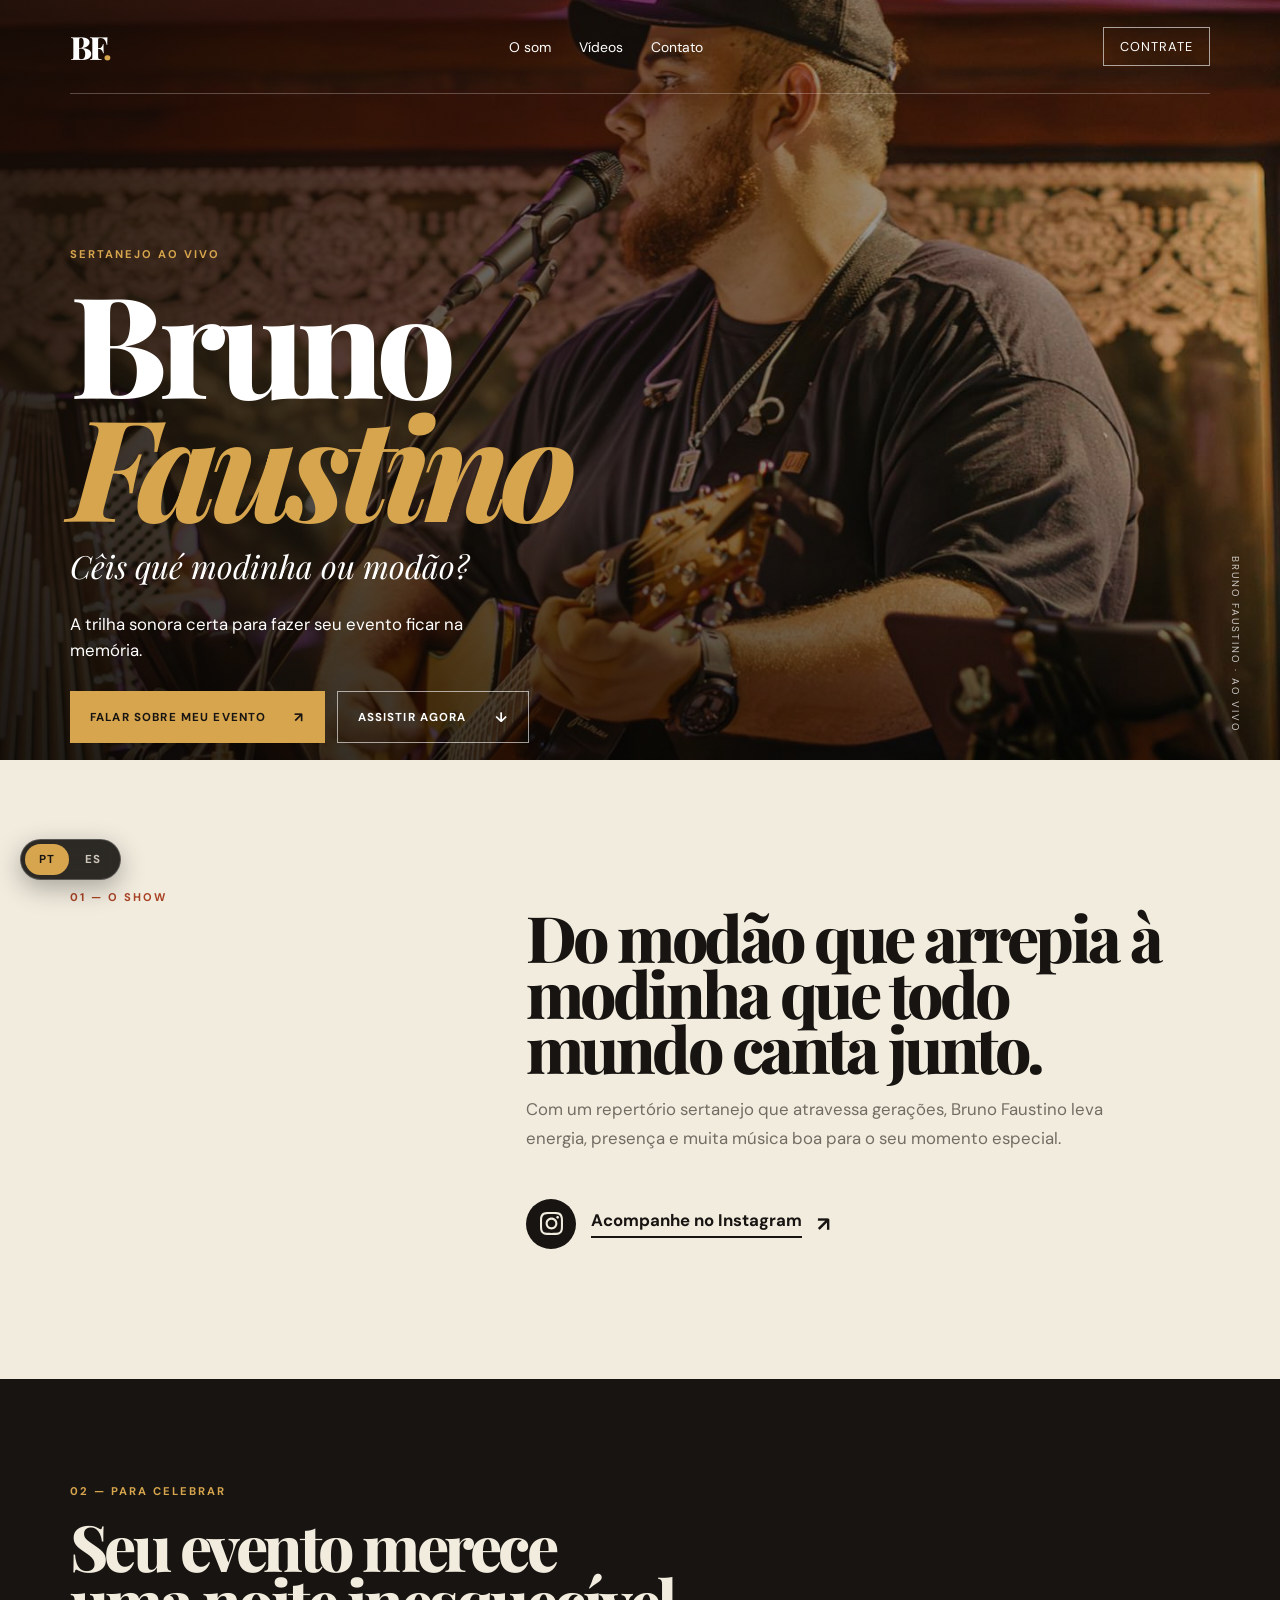
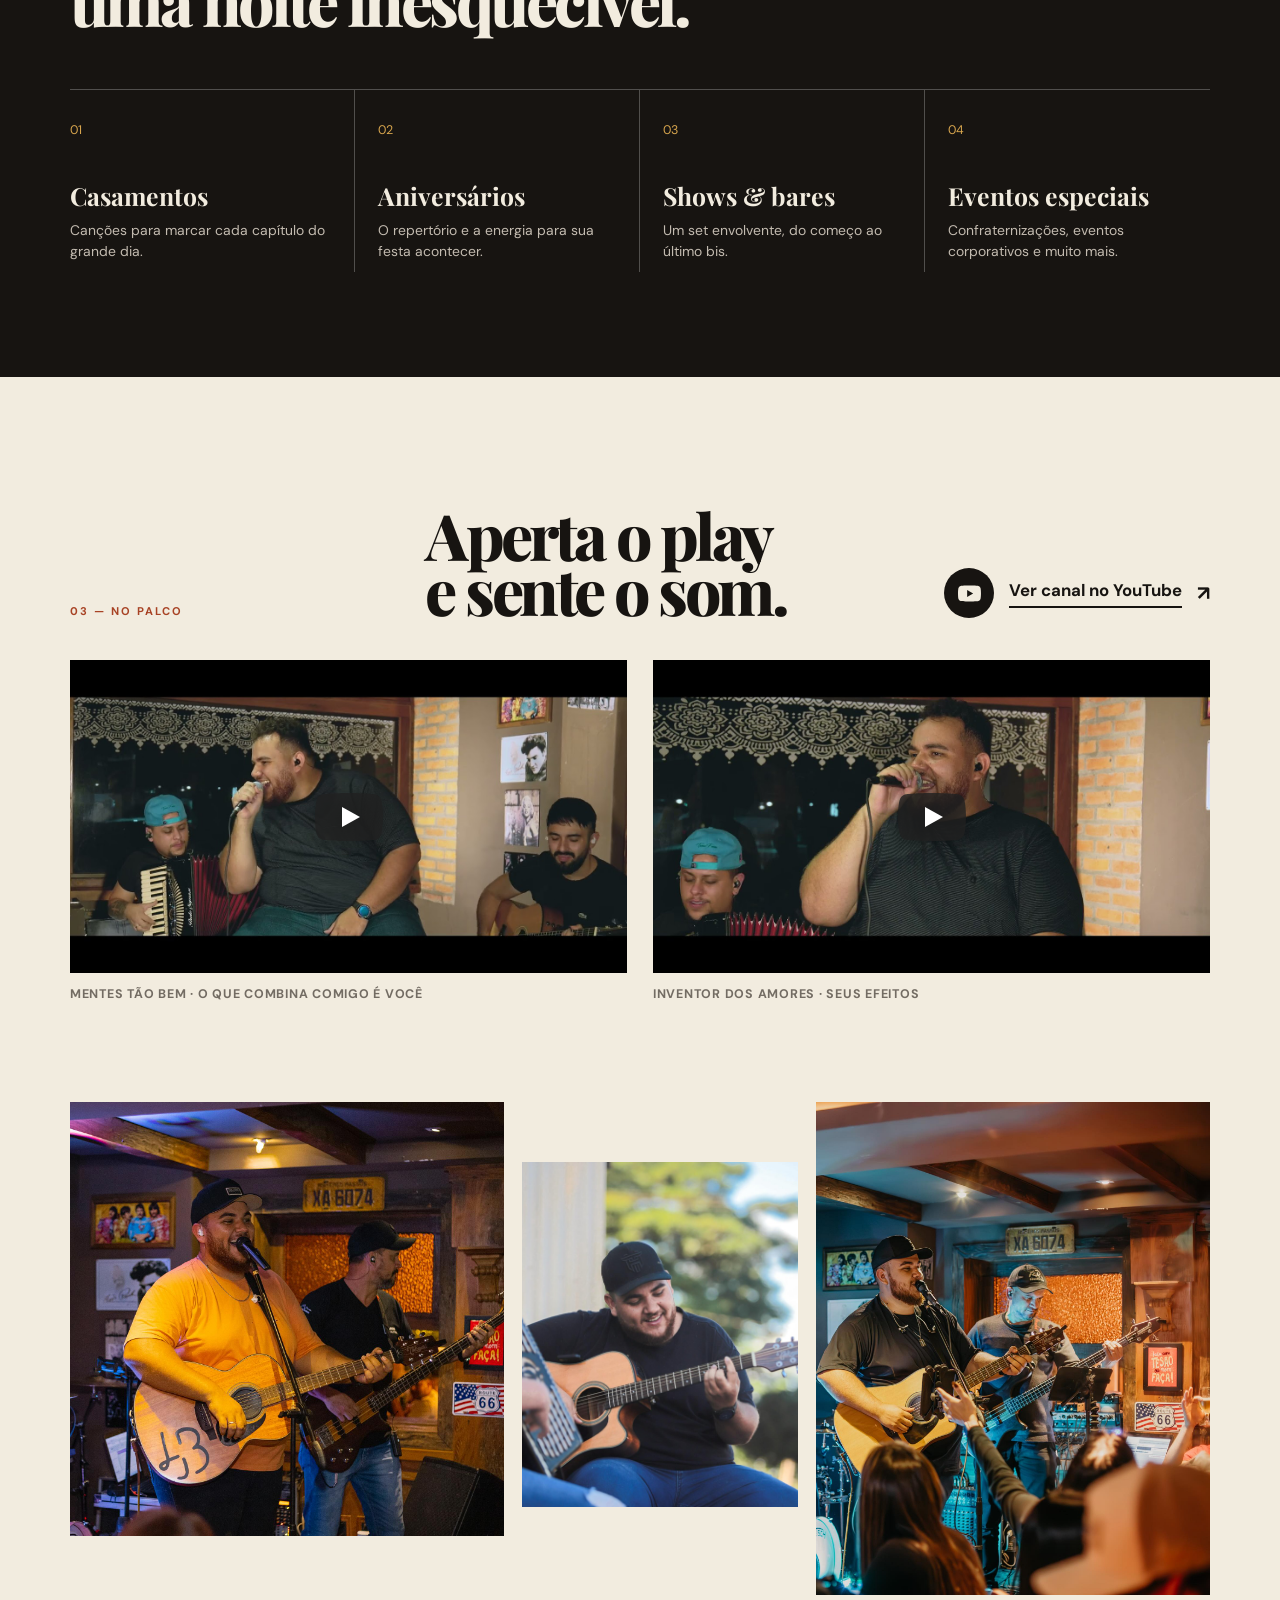
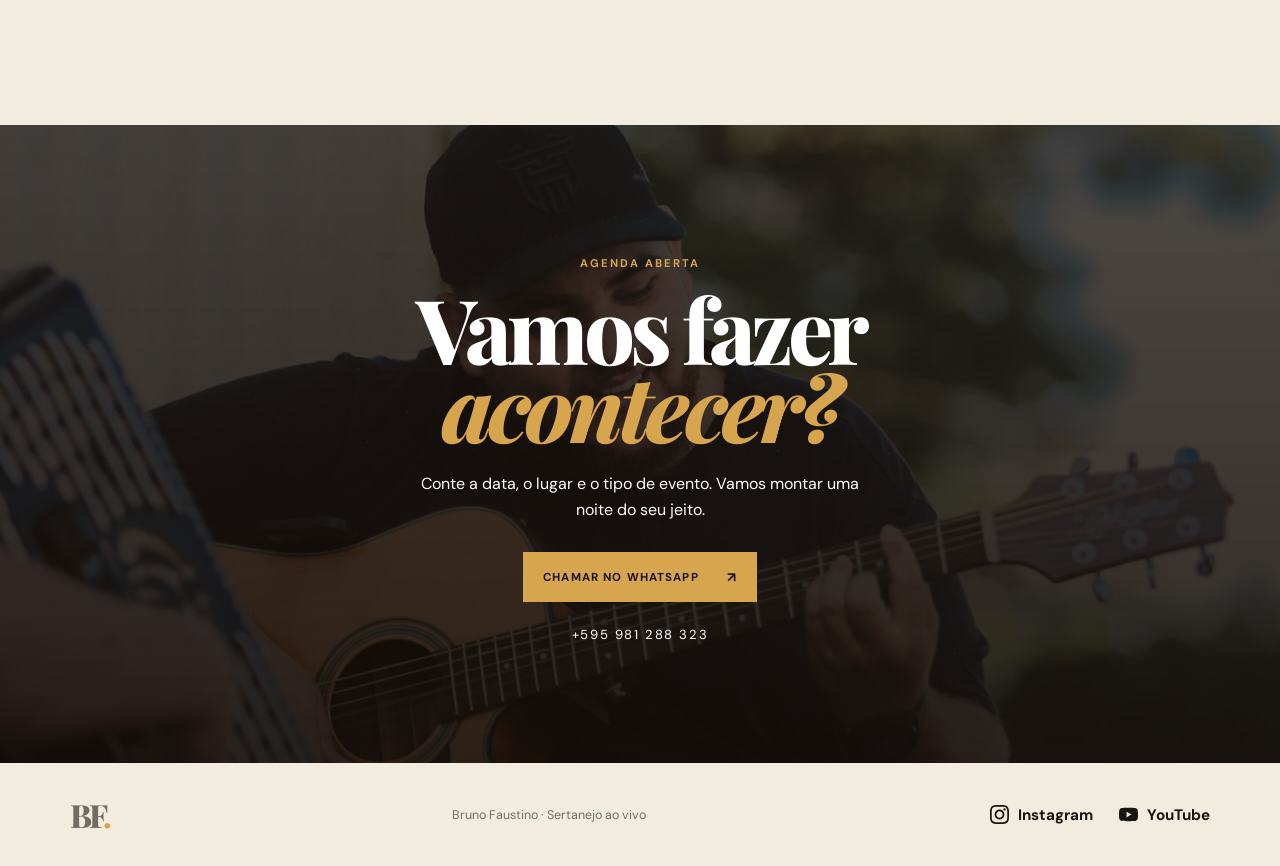
==== commit 69cc61ac: "Vídeos passam a vir do YouTube em vez de MP4 hospedado Os 19 MB de MP4 esgotariam os 300 créditos da" ====
--- a/index.html
+++ b/index.html
@@ -98,8 +98,20 @@
           </a>
         </div>
         <div class="video-grid">
-          <video controls preload="metadata" poster="assets/poster-01.jpg"><source src="assets/apresentacao-01.mp4" type="video/mp4" /><span data-i18n="videos.fallback">Seu navegador não suporta vídeo.</span></video>
-          <video controls preload="metadata" poster="assets/poster-02.jpg"><source src="assets/apresentacao-02.mp4" type="video/mp4" /><span data-i18n="videos.fallback">Seu navegador não suporta vídeo.</span></video>
+          <figure class="yt">
+            <button class="yt-thumb" type="button" data-yt="K8kknBO8oA8" data-i18n-aria-label="videos.play1" aria-label="Assistir: Mentes tão bem / O que combina comigo é você">
+              <img src="assets/yt-K8kknBO8oA8.jpg" alt="" width="1280" height="720" loading="lazy" />
+              <span class="yt-play" aria-hidden="true"><svg viewBox="0 0 68 48"><path class="bg" d="M66.52 7.74c-.78-2.93-2.49-5.41-5.42-6.19C55.79.13 34 0 34 0S12.21.13 6.9 1.55c-2.93.78-4.63 3.26-5.42 6.19C.06 13.05 0 24 0 24s.06 10.95 1.48 16.26c.79 2.93 2.49 5.41 5.42 6.19C12.21 47.87 34 48 34 48s21.79-.13 27.1-1.55c2.93-.78 4.64-3.26 5.42-6.19C67.94 34.95 68 24 68 24s-.06-10.95-1.48-16.26z"/><path d="M45 24 27 14v20" fill="#fff"/></svg></span>
+            </button>
+            <figcaption>Mentes tão bem · O que combina comigo é você</figcaption>
+          </figure>
+          <figure class="yt">
+            <button class="yt-thumb" type="button" data-yt="Sb_dV_z7j_E" data-i18n-aria-label="videos.play2" aria-label="Assistir: Inventor dos amores / Seus efeitos">
+              <img src="assets/yt-Sb_dV_z7j_E.jpg" alt="" width="1280" height="720" loading="lazy" />
+              <span class="yt-play" aria-hidden="true"><svg viewBox="0 0 68 48"><path class="bg" d="M66.52 7.74c-.78-2.93-2.49-5.41-5.42-6.19C55.79.13 34 0 34 0S12.21.13 6.9 1.55c-2.93.78-4.63 3.26-5.42 6.19C.06 13.05 0 24 0 24s.06 10.95 1.48 16.26c.79 2.93 2.49 5.41 5.42 6.19C12.21 47.87 34 48 34 48s21.79-.13 27.1-1.55c2.93-.78 4.64-3.26 5.42-6.19C67.94 34.95 68 24 68 24s-.06-10.95-1.48-16.26z"/><path d="M45 24 27 14v20" fill="#fff"/></svg></span>
+            </button>
+            <figcaption>Inventor dos amores · Seus efeitos</figcaption>
+          </figure>
         </div>
       </section>
 
@@ -135,5 +147,6 @@
     </div>
 
     <script src="i18n.js"></script>
+    <script src="video.js"></script>
   </body>
 </html>
--- a/styles.css
+++ b/styles.css
@@ -12,10 +12,10 @@
 .hero-content { padding-top:142px; }.eyebrow,.section-label { text-transform:uppercase; letter-spacing:.18em; font-size:.7rem; font-weight:700; }.eyebrow { color:var(--gold); }.hero h1,.about h2,.events h2,.videos h2,.contact h2 { font-family:"Playfair Display",serif; font-weight:800; letter-spacing:-.055em; line-height:.87; margin:19px 0; }.hero h1 { font-size:clamp(4.5rem,11vw,8.8rem); }.hero em,.contact em { color:var(--gold); }.tagline { margin:0; font-family:"Playfair Display",serif; font-style:italic; font-size:clamp(1.3rem,2.5vw,2rem); }.intro { width:min(440px,100%); line-height:1.55; font-size:1.05rem; margin:24px 0 28px; }.hero-actions { display:flex; gap:12px; flex-wrap:wrap; }.button { display:inline-flex; align-items:center; gap:28px; padding:16px 20px; text-transform:uppercase; letter-spacing:.1em; font-size:.72rem; font-weight:700; transition:transform .2s; }.button:hover { transform:translateY(-2px); }.button .arw,.social-link .arw { font-size:1.2em; }.button-primary { background:var(--gold); color:var(--ink); }.button-ghost { border:1px solid rgba(255,255,255,.6); }.hero-credit { position:absolute; bottom:28px; right:3%; writing-mode:vertical-rl; font-size:.62rem; letter-spacing:.2em; opacity:.76; }
 .about { padding:130px 0; display:grid; grid-template-columns:1fr 2fr; gap:10%; }.section-label { color:var(--rust); }.about-copy h2,.events h2,.videos h2,.contact h2 { font-size:clamp(2.5rem,5vw,4.5rem); }.about-copy p { max-width:590px; line-height:1.75; color:var(--muted); font-size:1.05rem; }.icon-sprite { position:absolute; width:0; height:0; overflow:hidden; }.social-link { display:inline-flex; align-items:center; gap:15px; margin-top:28px; font-weight:700; font-size:1.05rem; }.social-icon { flex:none; display:grid; place-items:center; width:50px; height:50px; border-radius:50%; background:var(--ink); color:var(--paper); transition:background .2s,color .2s,transform .2s; }.social-icon svg { width:23px; height:23px; fill:currentColor; display:block; }.social-label { border-bottom:2px solid currentColor; padding-bottom:5px; }.social-link:hover .social-icon { background:var(--gold); color:var(--ink); transform:translateY(-3px); }.social-link:focus-visible { outline:2px solid var(--rust); outline-offset:6px; }
 .events { background:var(--ink); color:var(--paper); padding:105px 0; }.light { color:var(--gold); }.events h2 { margin:20px 0 60px; }.event-grid { display:grid; grid-template-columns:repeat(4,1fr); border-top:1px solid rgba(255,255,255,.25); }.event-grid article { padding:28px 23px 10px 0; border-right:1px solid rgba(255,255,255,.25); min-height:180px; }.event-grid article+article { padding-left:23px; }.event-grid article:last-child { border:0; }.event-grid span { color:var(--gold); font-size:.78rem; }.event-grid h3 { font-family:"Playfair Display",serif; font-size:1.55rem; margin:40px 0 8px; }.event-grid p { font-size:.87rem; line-height:1.5; color:#c3bbb0; margin:0; }
-.videos { padding:130px 0 64px; }.section-heading { display:grid; grid-template-columns:1fr 1.3fr 1fr; align-items:end; gap:25px; margin-bottom:42px; }.section-heading h2 { margin:0; }.section-heading .social-link { justify-self:end; }.video-grid { display:grid; grid-template-columns:1fr 1fr; gap:22px; max-width:860px; margin-inline:auto; }.video-grid video { width:100%; height:auto; aspect-ratio:9/16; background:#000; object-fit:cover; }
+.videos { padding:130px 0 64px; }.section-heading { display:grid; grid-template-columns:1fr 1.3fr 1fr; align-items:end; gap:25px; margin-bottom:42px; }.section-heading h2 { margin:0; }.section-heading .social-link { justify-self:end; }.video-grid { display:grid; grid-template-columns:1fr 1fr; gap:26px; }.yt { margin:0; }.yt-thumb { display:block; position:relative; width:100%; aspect-ratio:16/9; padding:0; border:0; background:#000; cursor:pointer; overflow:hidden; }.yt-thumb img { width:100%; height:100%; object-fit:cover; display:block; transition:transform .45s,opacity .3s; }.yt-thumb:hover img { transform:scale(1.04); opacity:.82; }.yt-play { position:absolute; inset:0; display:grid; place-items:center; }.yt-play svg { width:68px; height:48px; filter:drop-shadow(0 3px 10px rgba(0,0,0,.45)); transition:transform .2s; }.yt-play .bg { fill:#212121; fill-opacity:.8; transition:fill .2s,fill-opacity .2s; }.yt-thumb:hover .yt-play svg { transform:scale(1.12); }.yt-thumb:hover .yt-play .bg { fill:#f00; fill-opacity:1; }.yt-thumb:focus-visible { outline:3px solid var(--gold); outline-offset:3px; }.video-grid iframe { width:100%; aspect-ratio:16/9; border:0; display:block; background:#000; }.yt figcaption { margin-top:13px; font-size:.78rem; font-weight:700; letter-spacing:.06em; text-transform:uppercase; color:var(--muted); }
 .gallery { display:grid; grid-template-columns:1.1fr .7fr 1fr; gap:18px; padding:36px 0 130px; align-items:start; }.gallery img { width:100%; height:auto; display:block; object-fit:cover; }.gallery img:nth-child(1) { aspect-ratio:1; }.gallery img:nth-child(2) { aspect-ratio:.8; margin-top:60px; }.gallery img:nth-child(3) { aspect-ratio:.8; }
 .contact { text-align:center; color:#fff; padding:120px 0; background:linear-gradient(rgba(18,12,7,.75),rgba(18,12,7,.88)),url("assets/bruno-03.jpg") center / cover; }.contact h2 { font-size:clamp(3.3rem,7vw,6rem); }.contact-inner > p:not(.eyebrow):not(.phone) { max-width:455px; margin:26px auto 30px; line-height:1.6; }.phone { font-size:.82rem; letter-spacing:.12em; margin:24px 0 0; }.footer { padding:30px 0; display:flex; align-items:center; justify-content:space-between; font-size:.78rem; color:var(--muted); }.footer-social { display:flex; gap:26px; }.footer-social a { display:inline-flex; align-items:center; gap:9px; font-size:.95rem; font-weight:700; color:var(--ink); }.footer-social svg { width:19px; height:19px; fill:currentColor; display:block; }.footer-social a:hover { color:var(--rust); }.footer a:hover { color:var(--rust); }
-@media (max-width:720px) { .wrap { width:min(100% - 32px,1140px); }.hero { min-height:700px; background-position:58% center; }.nav { height:78px; }.nav-links { display:none; }.nav-cta { padding:9px 12px; }.hero-content { padding-top:130px; }.hero h1 { font-size:5rem; }.about { grid-template-columns:1fr; padding:80px 0; gap:24px; }.events { padding:76px 0; }.event-grid { grid-template-columns:1fr 1fr; }.event-grid article:nth-child(2) { border-right:0; }.event-grid article:nth-child(n+3) { border-top:1px solid rgba(255,255,255,.25); }.video-grid,.section-heading { grid-template-columns:1fr; }.section-heading .social-link { justify-self:start; }.videos { padding:80px 0 30px; }.video-grid { max-width:420px; }.gallery { grid-template-columns:1fr 1fr; gap:10px; padding:28px 0 80px; }.gallery img:nth-child(2) { margin-top:35px; }.gallery img:nth-child(3) { grid-column:1 / -1; aspect-ratio:1.4; }.contact { padding:90px 0; }.footer { flex-wrap:wrap; gap:18px; }.footer p { order:3; width:100%; margin:0; } }
+@media (max-width:720px) { .wrap { width:min(100% - 32px,1140px); }.hero { min-height:700px; background-position:58% center; }.nav { height:78px; }.nav-links { display:none; }.nav-cta { padding:9px 12px; }.hero-content { padding-top:130px; }.hero h1 { font-size:5rem; }.about { grid-template-columns:1fr; padding:80px 0; gap:24px; }.events { padding:76px 0; }.event-grid { grid-template-columns:1fr 1fr; }.event-grid article:nth-child(2) { border-right:0; }.event-grid article:nth-child(n+3) { border-top:1px solid rgba(255,255,255,.25); }.video-grid,.section-heading { grid-template-columns:1fr; }.section-heading .social-link { justify-self:start; }.videos { padding:80px 0 30px; }.yt-play svg { width:56px; height:40px; }.gallery { grid-template-columns:1fr 1fr; gap:10px; padding:28px 0 80px; }.gallery img:nth-child(2) { margin-top:35px; }.gallery img:nth-child(3) { grid-column:1 / -1; aspect-ratio:1.4; }.contact { padding:90px 0; }.footer { flex-wrap:wrap; gap:18px; }.footer p { order:3; width:100%; margin:0; } }
 .lang-switch { position:fixed; left:20px; bottom:20px; z-index:60; display:flex; gap:2px; padding:4px; border-radius:999px; background:rgba(23,20,17,.9); border:1px solid rgba(255,255,255,.22); box-shadow:0 8px 26px rgba(0,0,0,.3); backdrop-filter:blur(8px); -webkit-backdrop-filter:blur(8px); }.lang-switch button { appearance:none; -webkit-appearance:none; border:0; background:transparent; color:#cfc7bb; font-family:inherit; font-size:.72rem; font-weight:700; letter-spacing:.1em; padding:8px 14px; border-radius:999px; cursor:pointer; transition:background .2s,color .2s; }.lang-switch button:hover { color:#fff; }.lang-switch button[aria-pressed="true"] { background:var(--gold); color:var(--ink); }.lang-switch button:focus-visible { outline:2px solid var(--gold); outline-offset:2px; }
 @media (max-width:720px) { .lang-switch { left:14px; bottom:14px; padding:3px; }.lang-switch button { padding:7px 12px; font-size:.68rem; } }
 @media (prefers-reduced-motion:reduce) { html { scroll-behavior:auto; }.button,.lang-switch button { transition:none; } }
